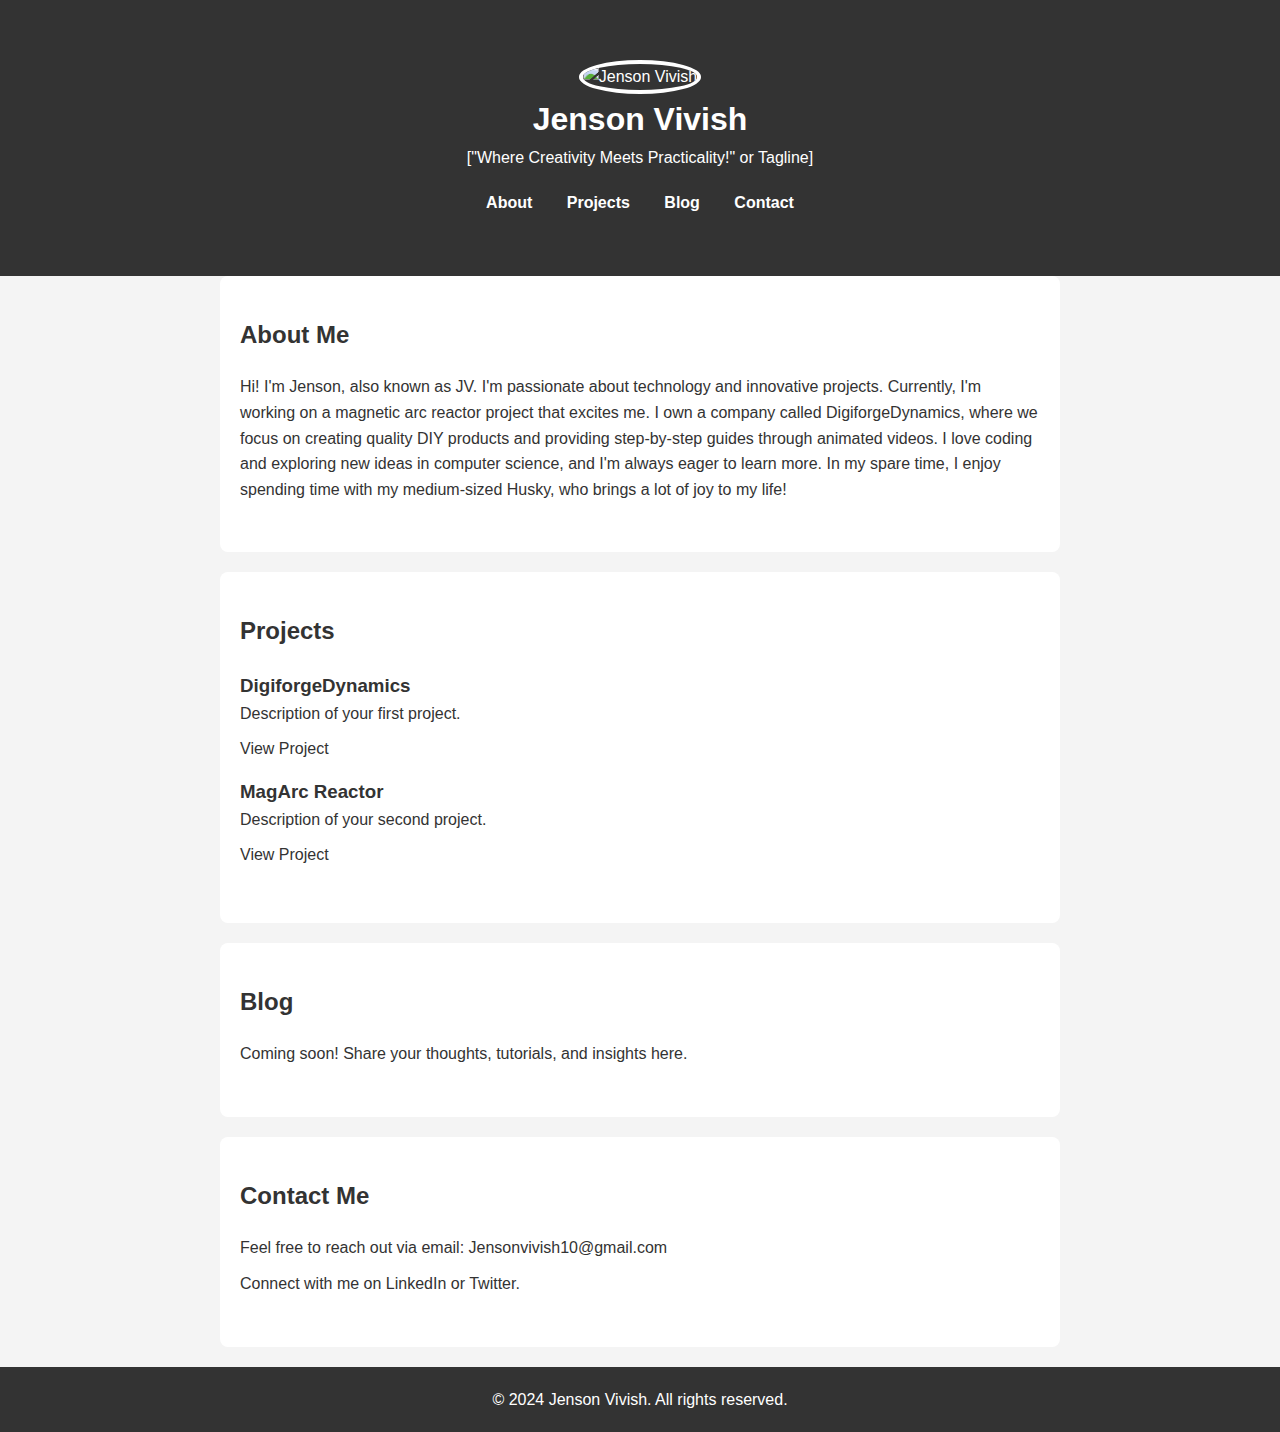
==== index.html @ 8c512edb "Update index.html" ====
<!DOCTYPE html>
<html lang="en">
<head>
    <meta charset="UTF-8">
    <meta name="viewport" content="width=device-width, initial-scale=1.0">
    <title>Jenson Vivish - Creative Director</title>
    <meta name="description" content="Official website of Jenson Vivish, a Developer. Explore my projects, blog, and contact information.">
    
    <meta property="of: title" content="Jenson Vivish - "Where Creativity Meets Practicality!">
    <meta property="of: description" content=" Official website of Jenson Vivish, a ["Where Creativity Meets Practicality!"]. Explore my projects, blog, and contact information.">
    <meta property="og:image" content="URL_to_your_profile_image">
    <meta property="og:url" content="https://JensonVivish.github.io">
    <meta property="og:type" content="website">
    
    <meta name="twitter:card" content="summary_large_image">
    <meta name="twitter:title" content="Jenson Vivish - ["Where Creativity Meets Practicality!"]">
    <meta name="twitter:description" content="Official website of Jenson Vivish, a ["Where Creativity Meets Practicality!"]. Explore my projects, blog, and contact information.">
    <meta name="twitter:image" content="URL_to_your_profile_image">
    
    <script type="application/ld+json">
    {
      "@context": "https://schema.org",
      "@type": "Person",
      "name": "Jenson Vivish",
      "url": "https://jensonvivish.github.io",
      "sameAs": [
        "https://www.linkedin.com/in/yourprofile",
        "https://twitter.com/yourprofile",
        "https://github.com/yourusername"
      ],
      "jobTitle": ""Where Creativity Meets Practicality!" Title",
      "image": "URL_to_your_profile_image",
      "description": "Brief description about yourself."
    }
    </script>
    
    <link rel="stylesheet" href="styles.css">
</head>
<body>
    <header>
        <img src="logo.png" alt="Jenson Vivish" class="profile-pic">
        <h1>Jenson Vivish</h1>
        <p>["Where Creativity Meets Practicality!" or Tagline]</p>
        <nav>
            <ul>
                <li><a href="#about">About</a></li>
                <li><a href="#projects">Projects</a></li>
                <li><a href="#blog">Blog</a></li>
                <li><a href="#contact">Contact</a></li>
            </ul>
        </nav>
    </header>
    
    <section id="about">
        <h2>About Me</h2>
        <p>Hi! I'm Jenson, also known as JV. I'm passionate about technology and innovative projects.
            Currently, I'm working on a magnetic arc reactor project that excites me.
            I own a company called DigiforgeDynamics, where we focus on creating quality DIY products and providing step-by-step guides through animated videos.
            I love coding and exploring new ideas in computer science, and I'm always eager to learn more.
            In my spare time, I enjoy spending time with my medium-sized Husky, who brings a lot of joy to my life!

</p>
    </section>
    
    <section id="projects">
        <h2>Projects</h2>
        <ul>
            <li>
                <h3>DigiforgeDynamics</h3>
                <p>Description of your first project.</p>
                <a href="link_to_project">View Project</a>
            </li>
            <li>
                <h3>MagArc Reactor</h3>
                <p>Description of your second project.</p>
                <a href="link_to_project">View Project</a>
            </li>
        </ul>
    </section>
    
    <section id="blog">
        <h2>Blog</h2>
        <p>Coming soon! Share your thoughts, tutorials, and insights here.</p>
    </section>
    
    <section id="contact">
        <h2>Contact Me</h2>
        <p>Feel free to reach out via email: <a href="mailto:Jensonvivish10@gmail.com">Jensonvivish10@gmail.com</a></p>
        <p>Connect with me on <a href="https://www.linkedin.com/in/jenson-vivish-675400332/">LinkedIn</a> or <a href="https://x.com/VivishJens37707">Twitter</a>.</p>
    </section>
    
    <footer>
        <p>&copy; 2024 Jenson Vivish. All rights reserved.</p>
    </footer>
</body>
</html>
---- styles.css ----
body, h1, h2, h3, p, ul, li, a {
    margin: 0;
    padding: 0;
    text-decoration: none;
    list-style: none;
    color: inherit;
}

body {
    font-family: Arial, sans-serif;
    line-height: 1.6;
    background-color: #f4f4f4;
    color: #333;
}

header {
    background-color: #333;
    color: #fff;
    padding: 60px 20px;
    text-align: center;
}

.profile-pic {
    width: 150px;
    height: 150px;
    border-radius: 50%;
    object-fit: cover;
    border: 4px solid #fff;
}

nav ul {
    margin-top: 20px;
}

nav ul li {
    display: inline-block;
    margin: 0 15px;
}

nav ul li a {
    color: #fff;
    font-weight: bold;
    transition: color 0.3s;
}

nav ul li a:hover {
    color: #61dafb;
}

section {
    padding: 40px 20px;
    max-width: 800px;
    margin: auto;
    background-color: #fff;
    margin-bottom: 20px;
    border-radius: 8px;
}

section h2 {
    margin-bottom: 20px;
    color: #333;
}

section p {
    margin-bottom: 10px;
}

section ul li {
    margin-bottom: 15px;
}

footer {
    background-color: #333;
    color: #fff;
    text-align: center;
    padding: 20px;
}
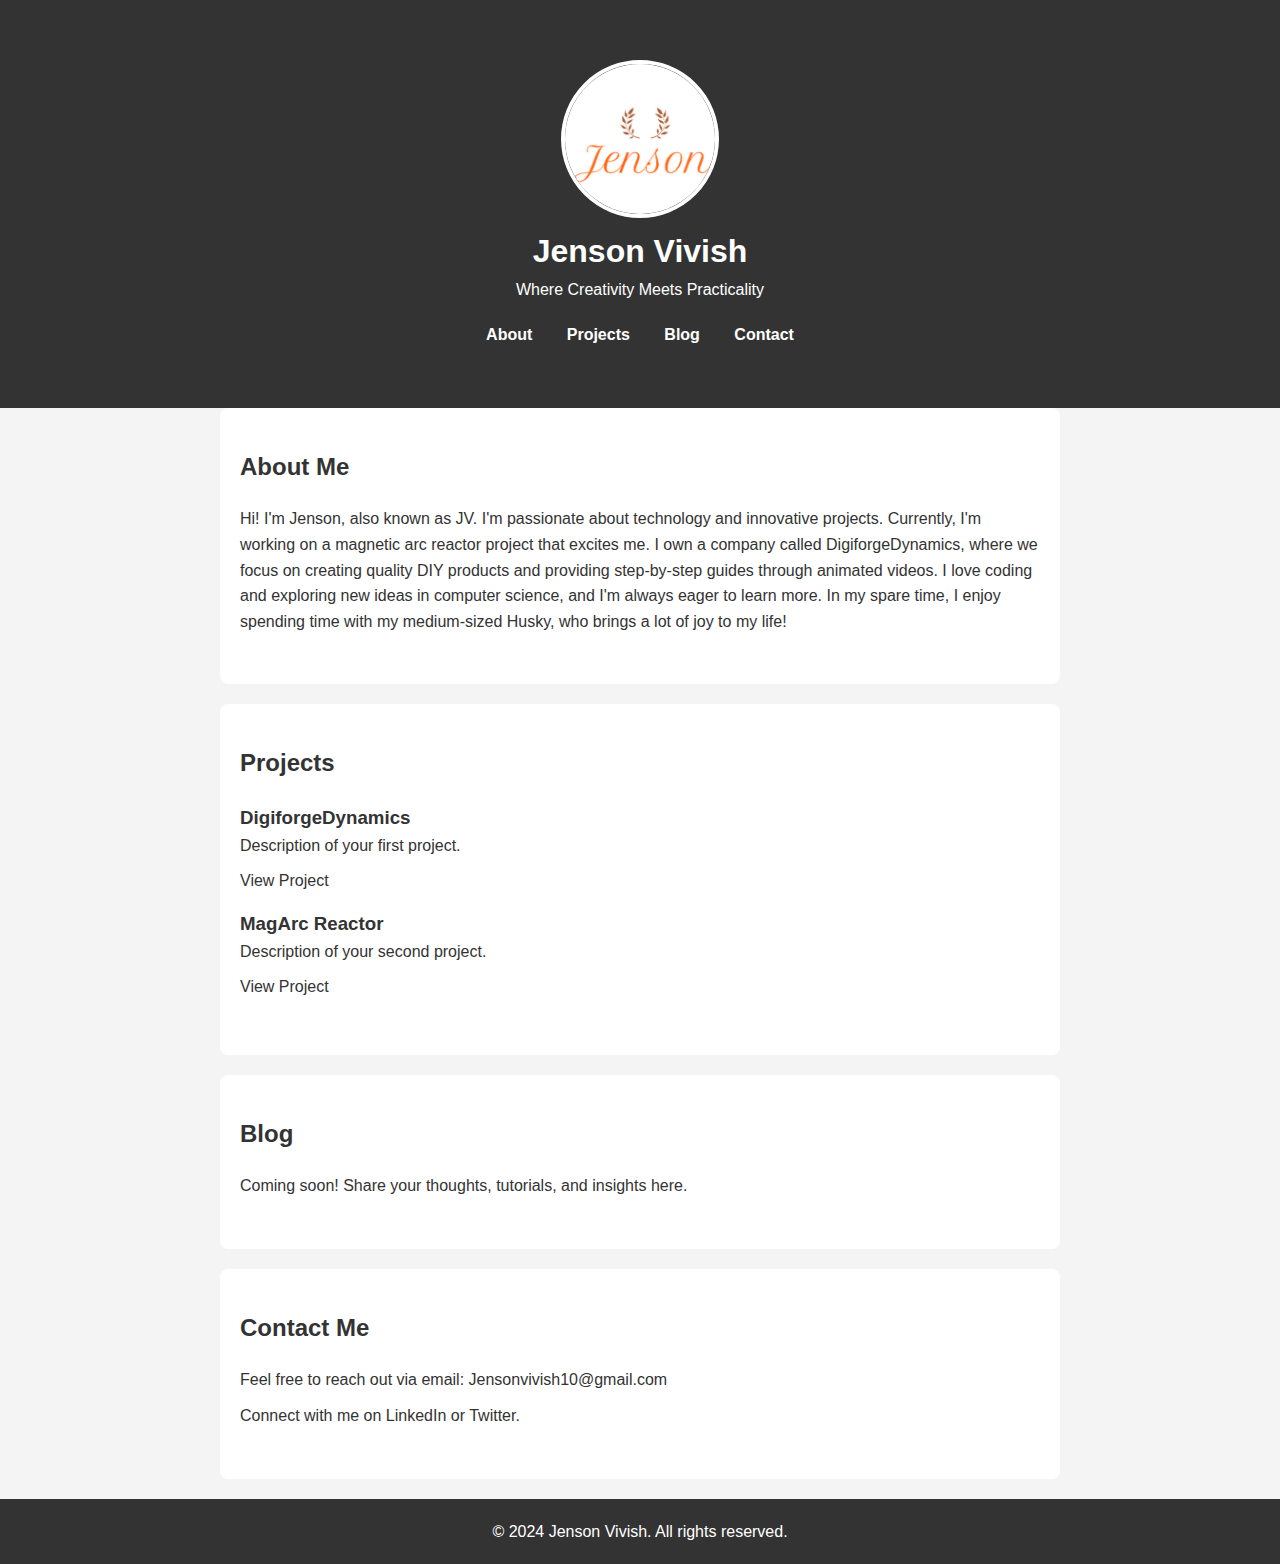
==== commit 7a247bfa: "Update index.html" ====
--- a/index.html
+++ b/index.html
@@ -40,7 +40,7 @@
     <header>
         <img src="logo.png" alt="Jenson Vivish" class="profile-pic">
         <h1>Jenson Vivish</h1>
-        <p>["Where Creativity Meets Practicality!" or Tagline]</p>
+        <p>Where Creativity Meets Practicality</p>
         <nav>
             <ul>
                 <li><a href="#about">About</a></li>
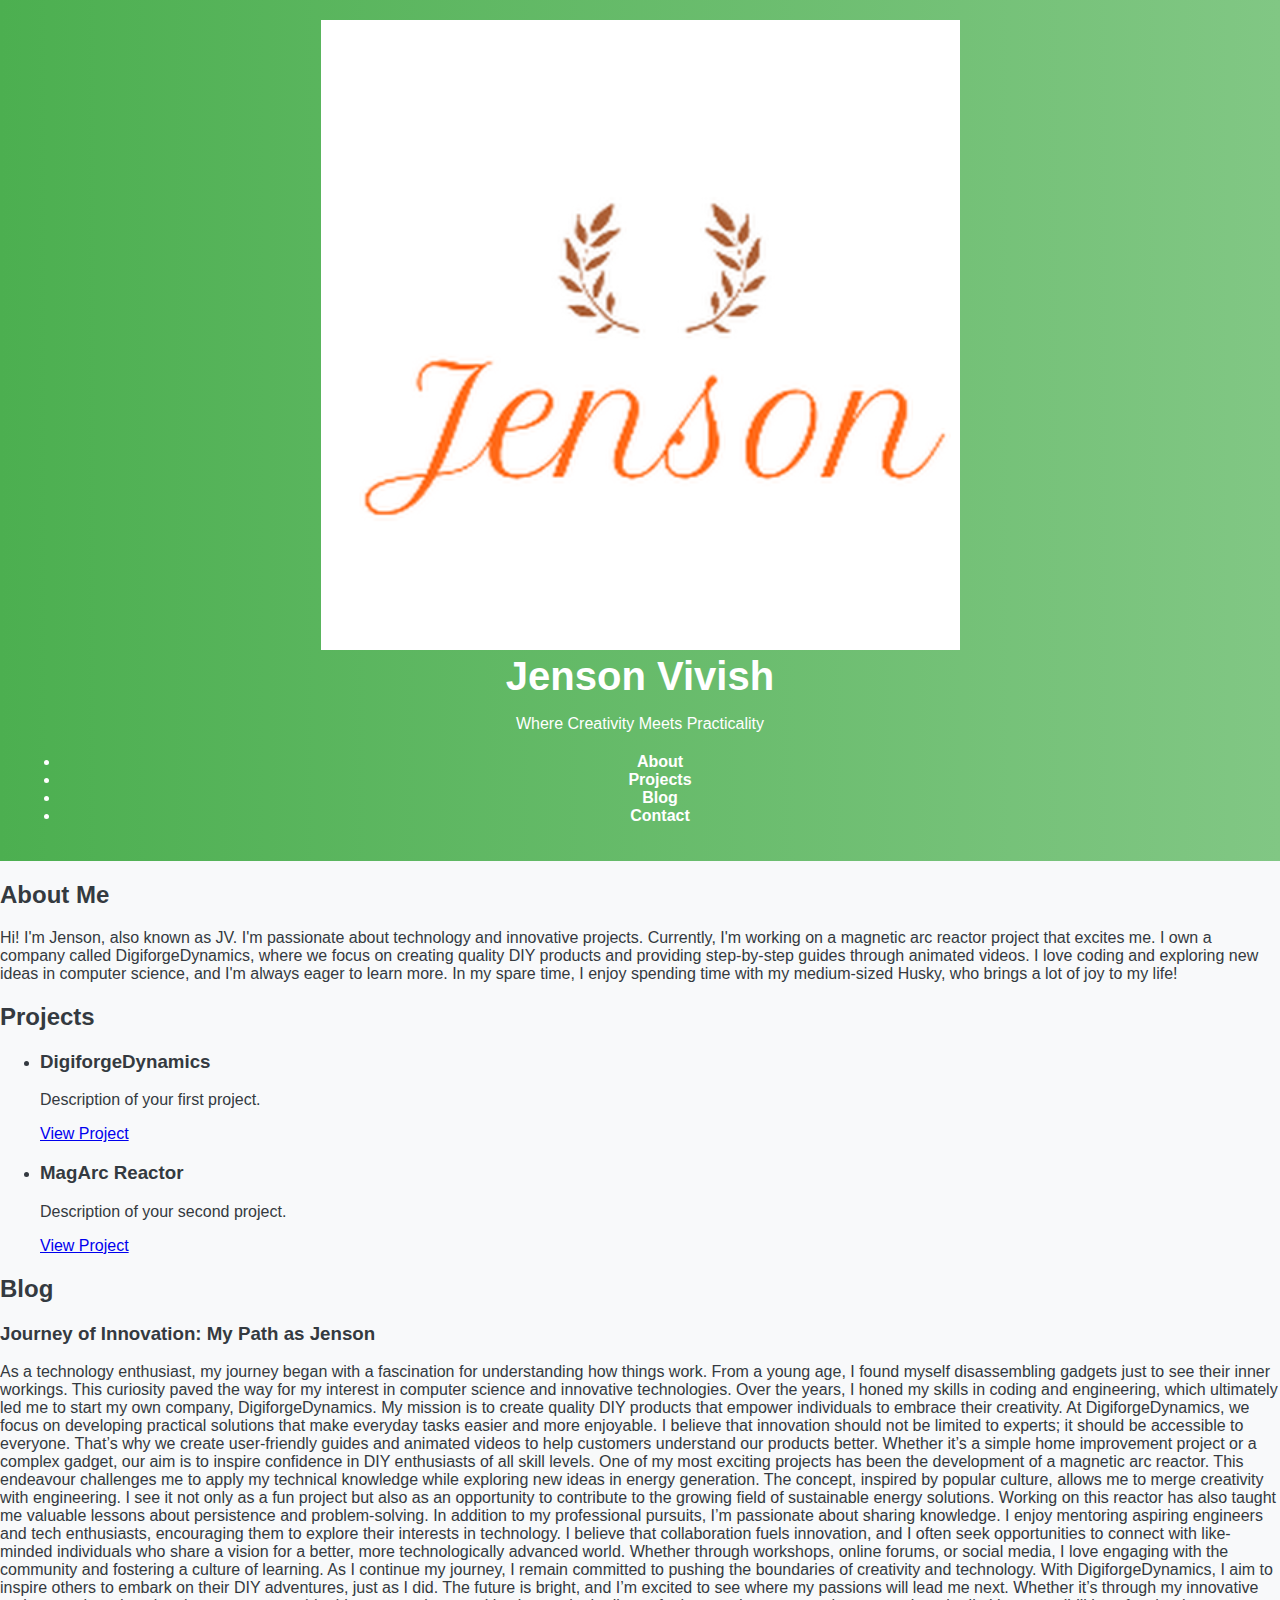
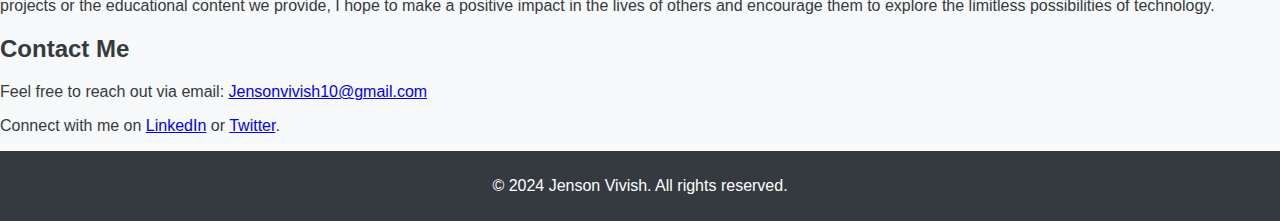
==== commit 81527fad: "Update index.html" ====
--- a/index.html
+++ b/index.html
@@ -80,7 +80,20 @@
     
     <section id="blog">
         <h2>Blog</h2>
-        <p>Coming soon! Share your thoughts, tutorials, and insights here.</p>
+
+         <h3>Journey of Innovation: My Path as Jenson</h3>
+        
+        <p>As a technology enthusiast, my journey began with a fascination for understanding how things work. From a young age, I found myself disassembling gadgets just to see their inner workings. This curiosity paved the way for my interest in computer science and innovative technologies. Over the years, I honed my skills in coding and engineering, which ultimately led me to start my own company, DigiforgeDynamics. My mission is to create quality DIY products that empower individuals to embrace their creativity.
+
+At DigiforgeDynamics, we focus on developing practical solutions that make everyday tasks easier and more enjoyable. I believe that innovation should not be limited to experts; it should be accessible to everyone. That’s why we create user-friendly guides and animated videos to help customers understand our products better. Whether it’s a simple home improvement project or a complex gadget, our aim is to inspire confidence in DIY enthusiasts of all skill levels.
+
+One of my most exciting projects has been the development of a magnetic arc reactor. This endeavour challenges me to apply my technical knowledge while exploring new ideas in energy generation. The concept, inspired by popular culture, allows me to merge creativity with engineering. I see it not only as a fun project but also as an opportunity to contribute to the growing field of sustainable energy solutions. Working on this reactor has also taught me valuable lessons about persistence and problem-solving.
+
+In addition to my professional pursuits, I’m passionate about sharing knowledge. I enjoy mentoring aspiring engineers and tech enthusiasts, encouraging them to explore their interests in technology. I believe that collaboration fuels innovation, and I often seek opportunities to connect with like-minded individuals who share a vision for a better, more technologically advanced world. Whether through workshops, online forums, or social media, I love engaging with the community and fostering a culture of learning.
+
+As I continue my journey, I remain committed to pushing the boundaries of creativity and technology. With DigiforgeDynamics, I aim to inspire others to embark on their DIY adventures, just as I did. The future is bright, and I’m excited to see where my passions will lead me next. Whether it’s through my innovative projects or the educational content we provide, I hope to make a positive impact in the lives of others and encourage them to explore the limitless possibilities of technology.
+
+</p>
     </section>
     
     <section id="contact">
--- a/styles.css
+++ b/styles.css
@@ -1,77 +1,112 @@
-body, h1, h2, h3, p, ul, li, a {
+
+body {
+    font-family: 'Arial', sans-serif;
     margin: 0;
     padding: 0;
-    text-decoration: none;
-    list-style: none;
-    color: inherit;
-}
-
-body {
-    font-family: Arial, sans-serif;
-    line-height: 1.6;
-    background-color: #f4f4f4;
-    color: #333;
+    background-color: #f8f9fa;
+    color: #343a40;
 }
 
 header {
-    background-color: #333;
-    color: #fff;
-    padding: 60px 20px;
+    background: linear-gradient(to right, #4caf50, #81c784);
+    padding: 20px;
     text-align: center;
+    color: white;
 }
 
-.profile-pic {
-    width: 150px;
-    height: 150px;
-    border-radius: 50%;
-    object-fit: cover;
-    border: 4px solid #fff;
+h1 {
+    margin: 0;
+    font-size: 2.5em;
+    transition: transform 0.3s ease;
 }
 
-nav ul {
+h1:hover {
+    transform: scale(1.05);
+}
+
+nav {
     margin-top: 20px;
 }
 
-nav ul li {
-    display: inline-block;
+nav a {
     margin: 0 15px;
+    color: white;
+    text-decoration: none;
+    font-weight: bold;
+    transition: color 0.3s ease;
 }
 
-nav ul li a {
-    color: #fff;
-    font-weight: bold;
-    transition: color 0.3s;
+nav a:hover {
+    color: #ffeb3b;
 }
 
-nav ul li a:hover {
-    color: #61dafb;
+
+.container {
+    max-width: 1200px;
+    margin: auto;
+    padding: 20px;
 }
 
-section {
-    padding: 40px 20px;
-    max-width: 800px;
-    margin: auto;
-    background-color: #fff;
+.card {
+    background: white;
+    border-radius: 10px;
+    box-shadow: 0 4px 10px rgba(0, 0, 0, 0.1);
+    transition: transform 0.3s ease, box-shadow 0.3s ease;
     margin-bottom: 20px;
-    border-radius: 8px;
 }
 
-section h2 {
-    margin-bottom: 20px;
-    color: #333;
+.card:hover {
+    transform: translateY(-5px);
+    box-shadow: 0 8px 20px rgba(0, 0, 0, 0.2);
 }
 
-section p {
-    margin-bottom: 10px;
+.card img {
+    border-radius: 10px 10px 0 0;
+    width: 100%;
 }
 
-section ul li {
-    margin-bottom: 15px;
+.card h2 {
+    margin: 0;
+    padding: 10px;
 }
 
+.card p {
+    padding: 0 10px 10px;
+}
+
+
+.button {
+    display: inline-block;
+    background-color: #007bff;
+    color: white;
+    padding: 10px 20px;
+    border-radius: 5px;
+    text-decoration: none;
+    transition: background-color 0.3s ease, transform 0.3s ease;
+}
+
+.button:hover {
+    background-color: #0056b3;
+    transform: scale(1.05);
+}
+
+
 footer {
-    background-color: #333;
-    color: #fff;
+    background-color: #343a40;
+    color: white;
     text-align: center;
-    padding: 20px;
+    padding: 10px 0;
 }
+
+
+@media (max-width: 768px) {
+    h1 {
+        font-size: 2em;
+    }
+    .container {
+        padding: 10px;
+    }
+    nav a {
+        margin: 0 10px;
+    }
+}
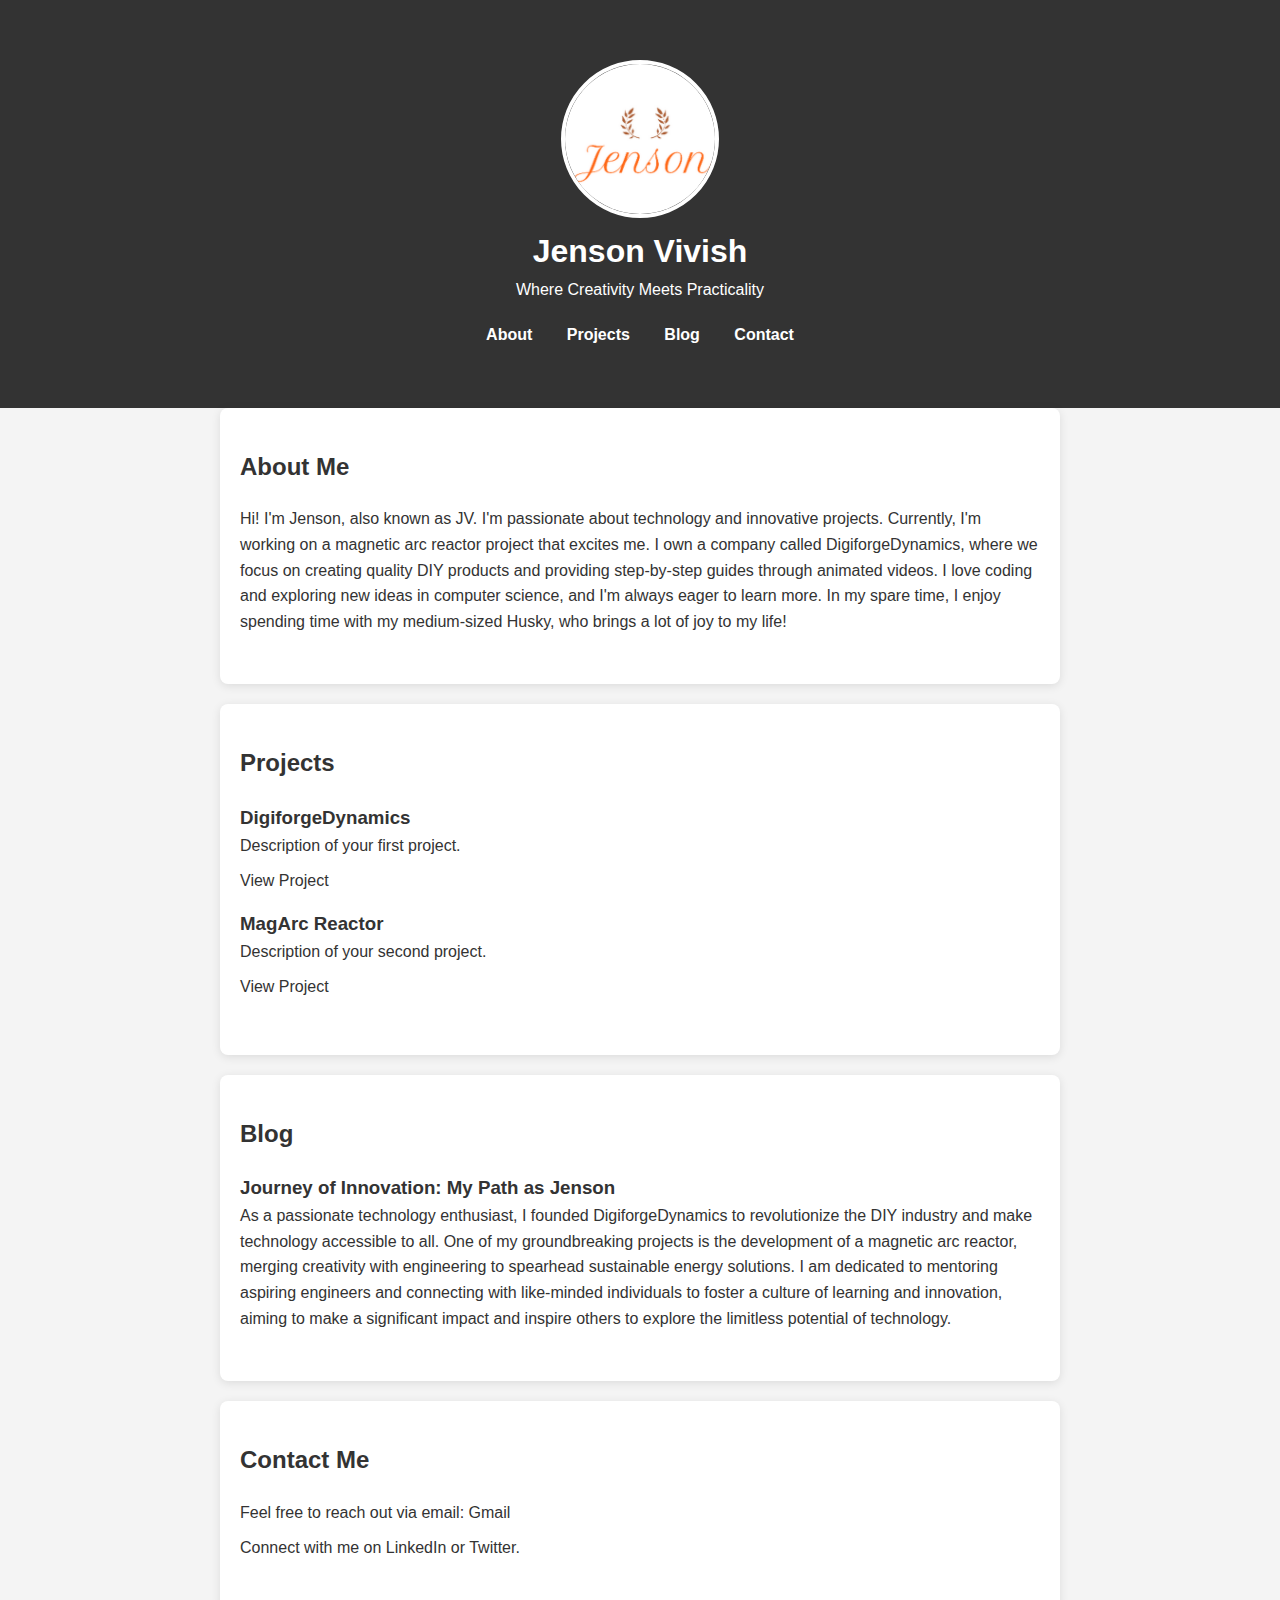
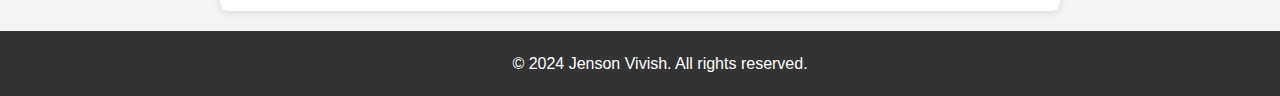
==== commit 922fd318: "Update index.html" ====
--- a/index.html
+++ b/index.html
@@ -83,22 +83,13 @@
 
          <h3>Journey of Innovation: My Path as Jenson</h3>
         
-        <p>As a technology enthusiast, my journey began with a fascination for understanding how things work. From a young age, I found myself disassembling gadgets just to see their inner workings. This curiosity paved the way for my interest in computer science and innovative technologies. Over the years, I honed my skills in coding and engineering, which ultimately led me to start my own company, DigiforgeDynamics. My mission is to create quality DIY products that empower individuals to embrace their creativity.
-
-At DigiforgeDynamics, we focus on developing practical solutions that make everyday tasks easier and more enjoyable. I believe that innovation should not be limited to experts; it should be accessible to everyone. That’s why we create user-friendly guides and animated videos to help customers understand our products better. Whether it’s a simple home improvement project or a complex gadget, our aim is to inspire confidence in DIY enthusiasts of all skill levels.
-
-One of my most exciting projects has been the development of a magnetic arc reactor. This endeavour challenges me to apply my technical knowledge while exploring new ideas in energy generation. The concept, inspired by popular culture, allows me to merge creativity with engineering. I see it not only as a fun project but also as an opportunity to contribute to the growing field of sustainable energy solutions. Working on this reactor has also taught me valuable lessons about persistence and problem-solving.
-
-In addition to my professional pursuits, I’m passionate about sharing knowledge. I enjoy mentoring aspiring engineers and tech enthusiasts, encouraging them to explore their interests in technology. I believe that collaboration fuels innovation, and I often seek opportunities to connect with like-minded individuals who share a vision for a better, more technologically advanced world. Whether through workshops, online forums, or social media, I love engaging with the community and fostering a culture of learning.
-
-As I continue my journey, I remain committed to pushing the boundaries of creativity and technology. With DigiforgeDynamics, I aim to inspire others to embark on their DIY adventures, just as I did. The future is bright, and I’m excited to see where my passions will lead me next. Whether it’s through my innovative projects or the educational content we provide, I hope to make a positive impact in the lives of others and encourage them to explore the limitless possibilities of technology.
-
+        <p>As a passionate technology enthusiast, I founded DigiforgeDynamics to revolutionize the DIY industry and make technology accessible to all. One of my groundbreaking projects is the development of a magnetic arc reactor, merging creativity with engineering to spearhead sustainable energy solutions. I am dedicated to mentoring aspiring engineers and connecting with like-minded individuals to foster a culture of learning and innovation, aiming to make a significant impact and inspire others to explore the limitless potential of technology.
 </p>
     </section>
     
     <section id="contact">
         <h2>Contact Me</h2>
-        <p>Feel free to reach out via email: <a href="mailto:Jensonvivish10@gmail.com">Jensonvivish10@gmail.com</a></p>
+        <p>Feel free to reach out via email: <a href="mailto:Jensonvivish10@gmail.com">Gmail</a></p>
         <p>Connect with me on <a href="https://www.linkedin.com/in/jenson-vivish-675400332/">LinkedIn</a> or <a href="https://x.com/VivishJens37707">Twitter</a>.</p>
     </section>
     
--- a/styles.css
+++ b/styles.css
@@ -1,112 +1,86 @@
+body, h1, h2, h3, p, ul, li, a {
+    margin: 0;
+    padding: 0;
+    text-decoration: none;
+    list-style: none;
+    color: inherit;
+}
 
 body {
-    font-family: 'Arial', sans-serif;
-    margin: 0;
-    padding: 0;
-    background-color: #f8f9fa;
-    color: #343a40;
+    font-family: Arial, sans-serif;
+    line-height: 1.6;
+    background-color: #f4f4f4;
+    color: #333;
 }
 
 header {
-    background: linear-gradient(to right, #4caf50, #81c784);
-    padding: 20px;
+    background-color: #333;
+    color: #fff;
+    padding: 60px 20px;
     text-align: center;
-    color: white;
 }
 
-h1 {
-    margin: 0;
-    font-size: 2.5em;
-    transition: transform 0.3s ease;
+.profile-pic {
+    width: 150px;
+    height: 150px;
+    border-radius: 50%;
+    object-fit: cover;
+    border: 4px solid #fff;
+    transition: transform 0.3s;
 }
 
-h1:hover {
+.profile-pic:hover {
     transform: scale(1.05);
 }
 
-nav {
+nav ul {
     margin-top: 20px;
 }
 
-nav a {
+nav ul li {
+    display: inline-block;
     margin: 0 15px;
-    color: white;
-    text-decoration: none;
-    font-weight: bold;
-    transition: color 0.3s ease;
 }
 
-nav a:hover {
-    color: #ffeb3b;
+nav ul li a {
+    color: #fff;
+    font-weight: bold;
+    transition: color 0.3s;
 }
 
-
-.container {
-    max-width: 1200px;
-    margin: auto;
-    padding: 20px;
+nav ul li a:hover {
+    color: #61dafb;
 }
 
-.card {
-    background: white;
-    border-radius: 10px;
-    box-shadow: 0 4px 10px rgba(0, 0, 0, 0.1);
-    transition: transform 0.3s ease, box-shadow 0.3s ease;
+section {
+    padding: 40px 20px;
+    max-width: 800px;
+    margin: auto;
+    background-color: #fff;
     margin-bottom: 20px;
+    border-radius: 8px;
+    box-shadow: 0 2px 10px rgba(0, 0, 0, 0.1);
 }
 
-.card:hover {
-    transform: translateY(-5px);
-    box-shadow: 0 8px 20px rgba(0, 0, 0, 0.2);
+section h2 {
+    margin-bottom: 20px;
+    color: #333;
 }
 
-.card img {
-    border-radius: 10px 10px 0 0;
+section p {
+    margin-bottom: 10px;
+}
+
+section ul li {
+    margin-bottom: 15px;
+}
+
+footer {
+    background-color: #333;
+    color: #fff;
+    text-align: center;
+    padding: 20px;
+    position: relative;
+    bottom: 0;
     width: 100%;
 }
-
-.card h2 {
-    margin: 0;
-    padding: 10px;
-}
-
-.card p {
-    padding: 0 10px 10px;
-}
-
-
-.button {
-    display: inline-block;
-    background-color: #007bff;
-    color: white;
-    padding: 10px 20px;
-    border-radius: 5px;
-    text-decoration: none;
-    transition: background-color 0.3s ease, transform 0.3s ease;
-}
-
-.button:hover {
-    background-color: #0056b3;
-    transform: scale(1.05);
-}
-
-
-footer {
-    background-color: #343a40;
-    color: white;
-    text-align: center;
-    padding: 10px 0;
-}
-
-
-@media (max-width: 768px) {
-    h1 {
-        font-size: 2em;
-    }
-    .container {
-        padding: 10px;
-    }
-    nav a {
-        margin: 0 10px;
-    }
-}
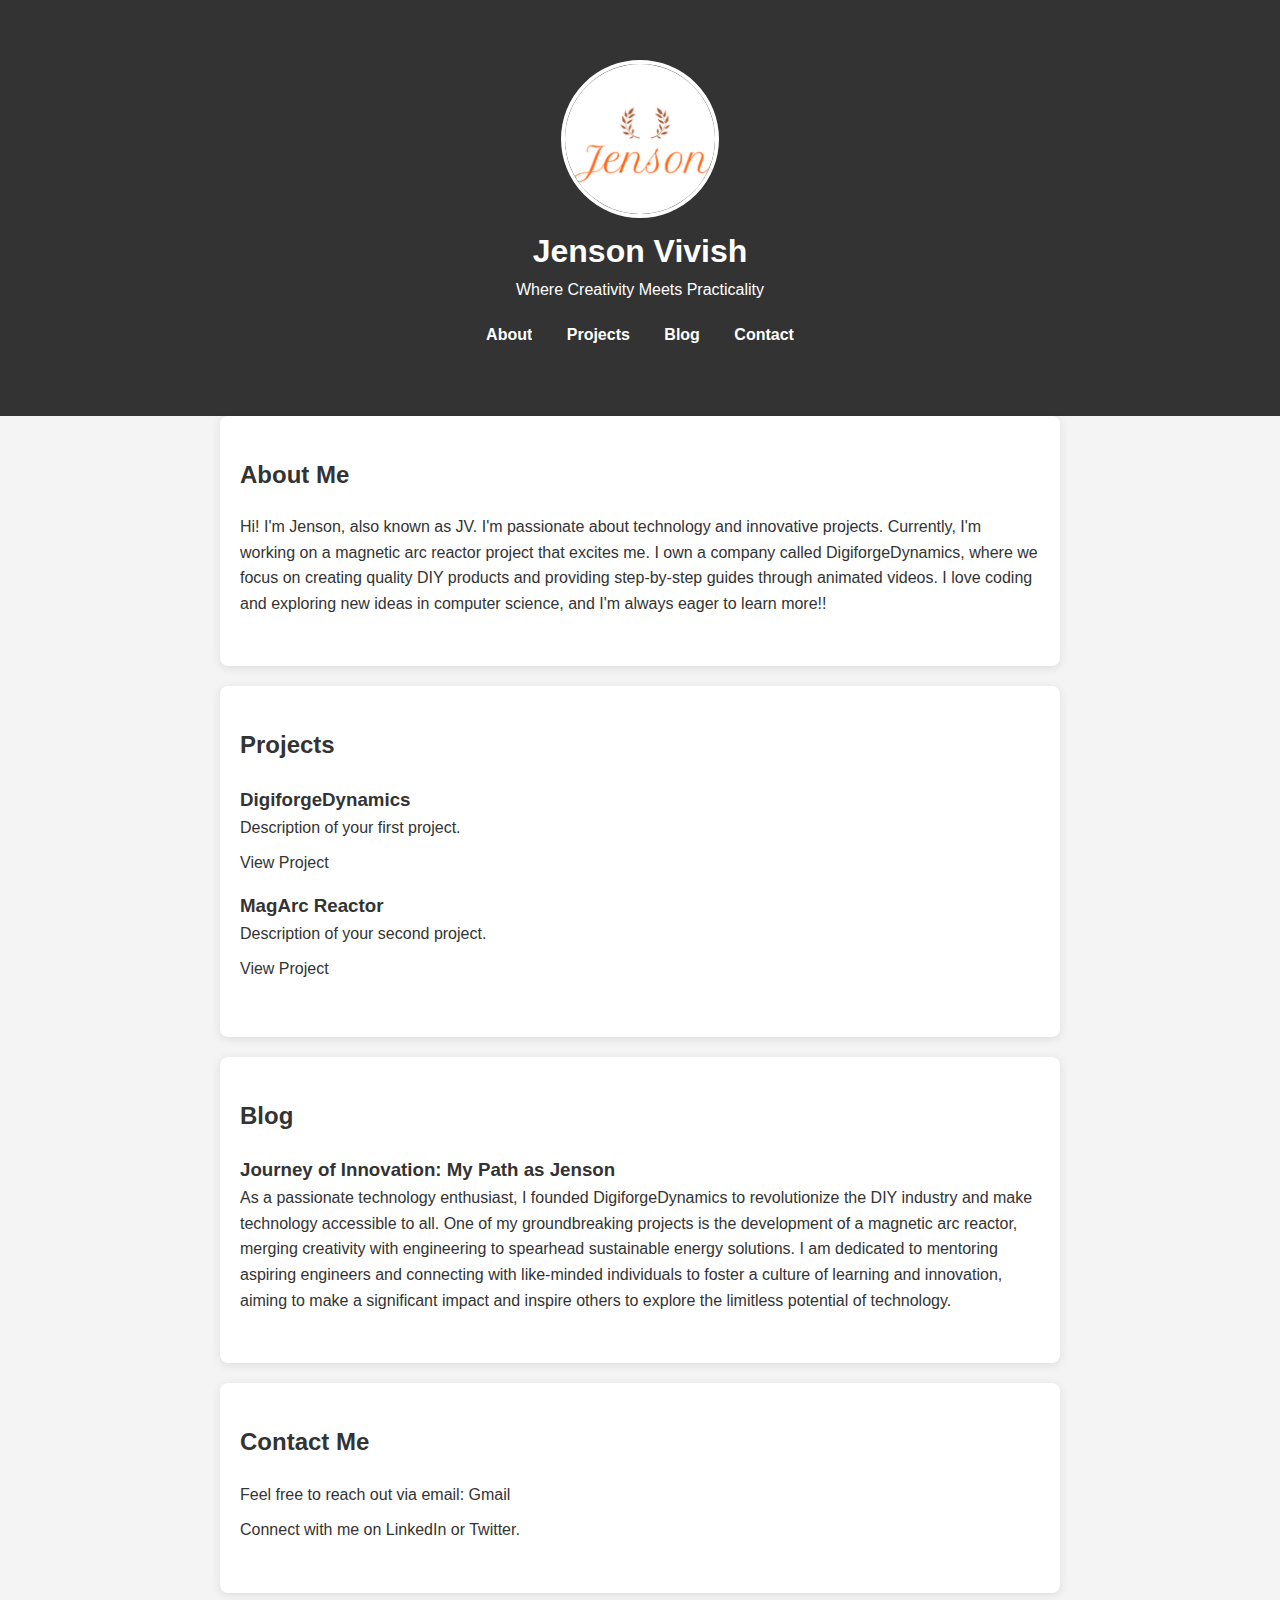
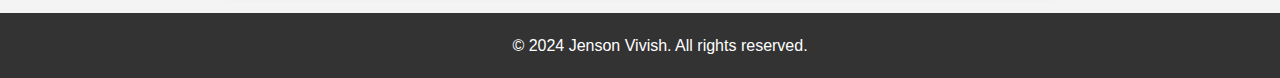
==== commit 342d91fd: "Update index.html" ====
--- a/index.html
+++ b/index.html
@@ -56,8 +56,7 @@
         <p>Hi! I'm Jenson, also known as JV. I'm passionate about technology and innovative projects.
             Currently, I'm working on a magnetic arc reactor project that excites me.
             I own a company called DigiforgeDynamics, where we focus on creating quality DIY products and providing step-by-step guides through animated videos.
-            I love coding and exploring new ideas in computer science, and I'm always eager to learn more.
-            In my spare time, I enjoy spending time with my medium-sized Husky, who brings a lot of joy to my life!
+            I love coding and exploring new ideas in computer science, and I'm always eager to learn more!!
 
 </p>
     </section>
--- a/styles.css
+++ b/styles.css
@@ -4,6 +4,7 @@
     text-decoration: none;
     list-style: none;
     color: inherit;
+    overflow-x: hidden; /* Prevent horizontal scrolling */
 }
 
 body {
@@ -11,6 +12,8 @@
     line-height: 1.6;
     background-color: #f4f4f4;
     color: #333;
+    max-width: 100vw; /* Ensure body does not exceed viewport width */
+    overflow-x: hidden; /* Prevent horizontal scrolling */
 }
 
 header {
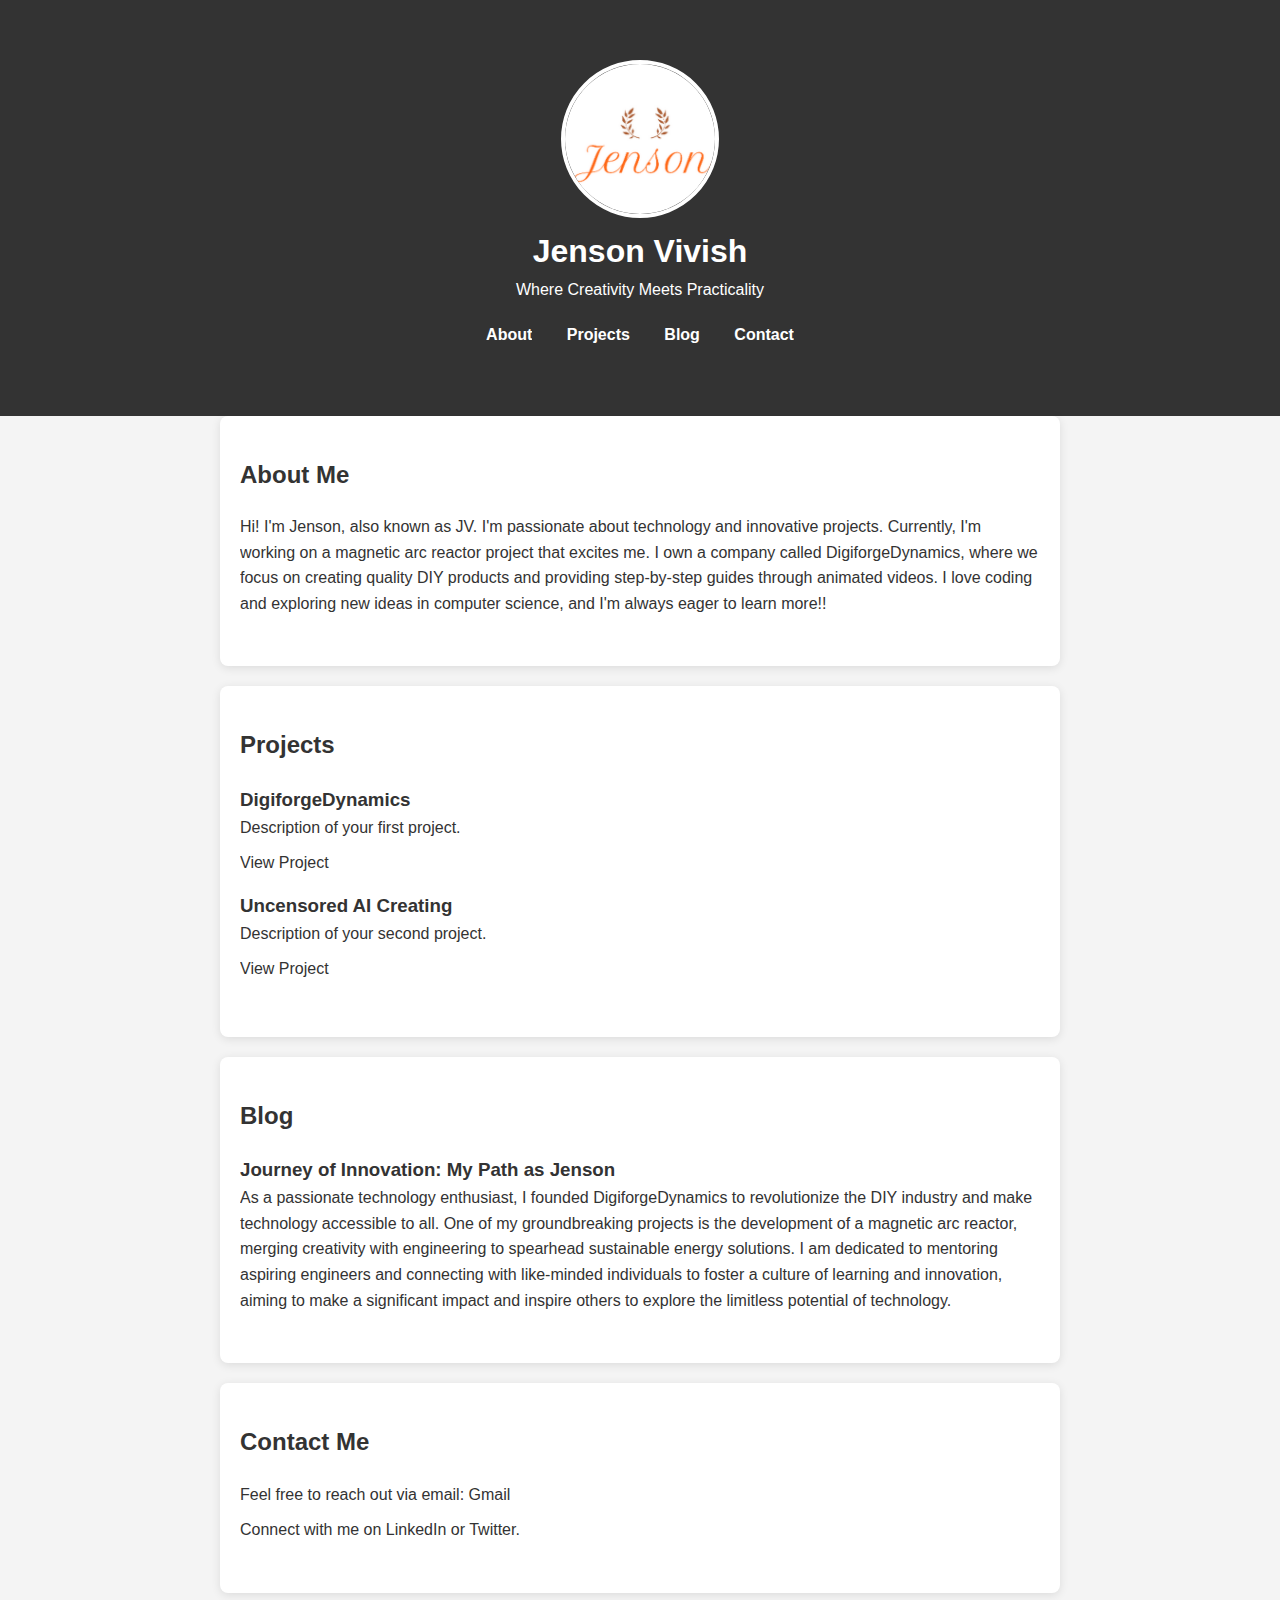
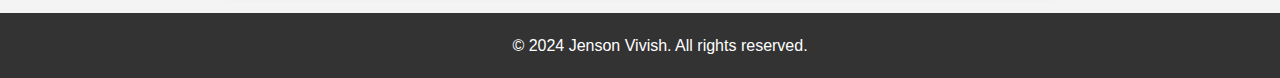
==== commit 558fcd1c: "Update index.html" ====
--- a/index.html
+++ b/index.html
@@ -3,7 +3,7 @@
 <head>
     <meta charset="UTF-8">
     <meta name="viewport" content="width=device-width, initial-scale=1.0">
-    <title>Jenson Vivish - Creative Director</title>
+    <title>Jenson Vivish CEO and Founder of DigiforgeDynamics</title>
     <meta name="description" content="Official website of Jenson Vivish, a Developer. Explore my projects, blog, and contact information.">
     
     <meta property="of: title" content="Jenson Vivish - "Where Creativity Meets Practicality!">
@@ -25,12 +25,11 @@
       "url": "https://jensonvivish.github.io",
       "sameAs": [
         "https://www.linkedin.com/in/yourprofile",
-        "https://twitter.com/yourprofile",
-        "https://github.com/yourusername"
+        "https://github.com/JensonVivish"
       ],
       "jobTitle": ""Where Creativity Meets Practicality!" Title",
       "image": "URL_to_your_profile_image",
-      "description": "Brief description about yourself."
+      "description": "DigiforgeDynamics is a company focused on innovation and technology, possibly in areas like digital transformation, software solutions, or dynamic system design."
     }
     </script>
     
@@ -70,7 +69,7 @@
                 <a href="link_to_project">View Project</a>
             </li>
             <li>
-                <h3>MagArc Reactor</h3>
+                <h3>Uncensored AI Creating</h3>
                 <p>Description of your second project.</p>
                 <a href="link_to_project">View Project</a>
             </li>
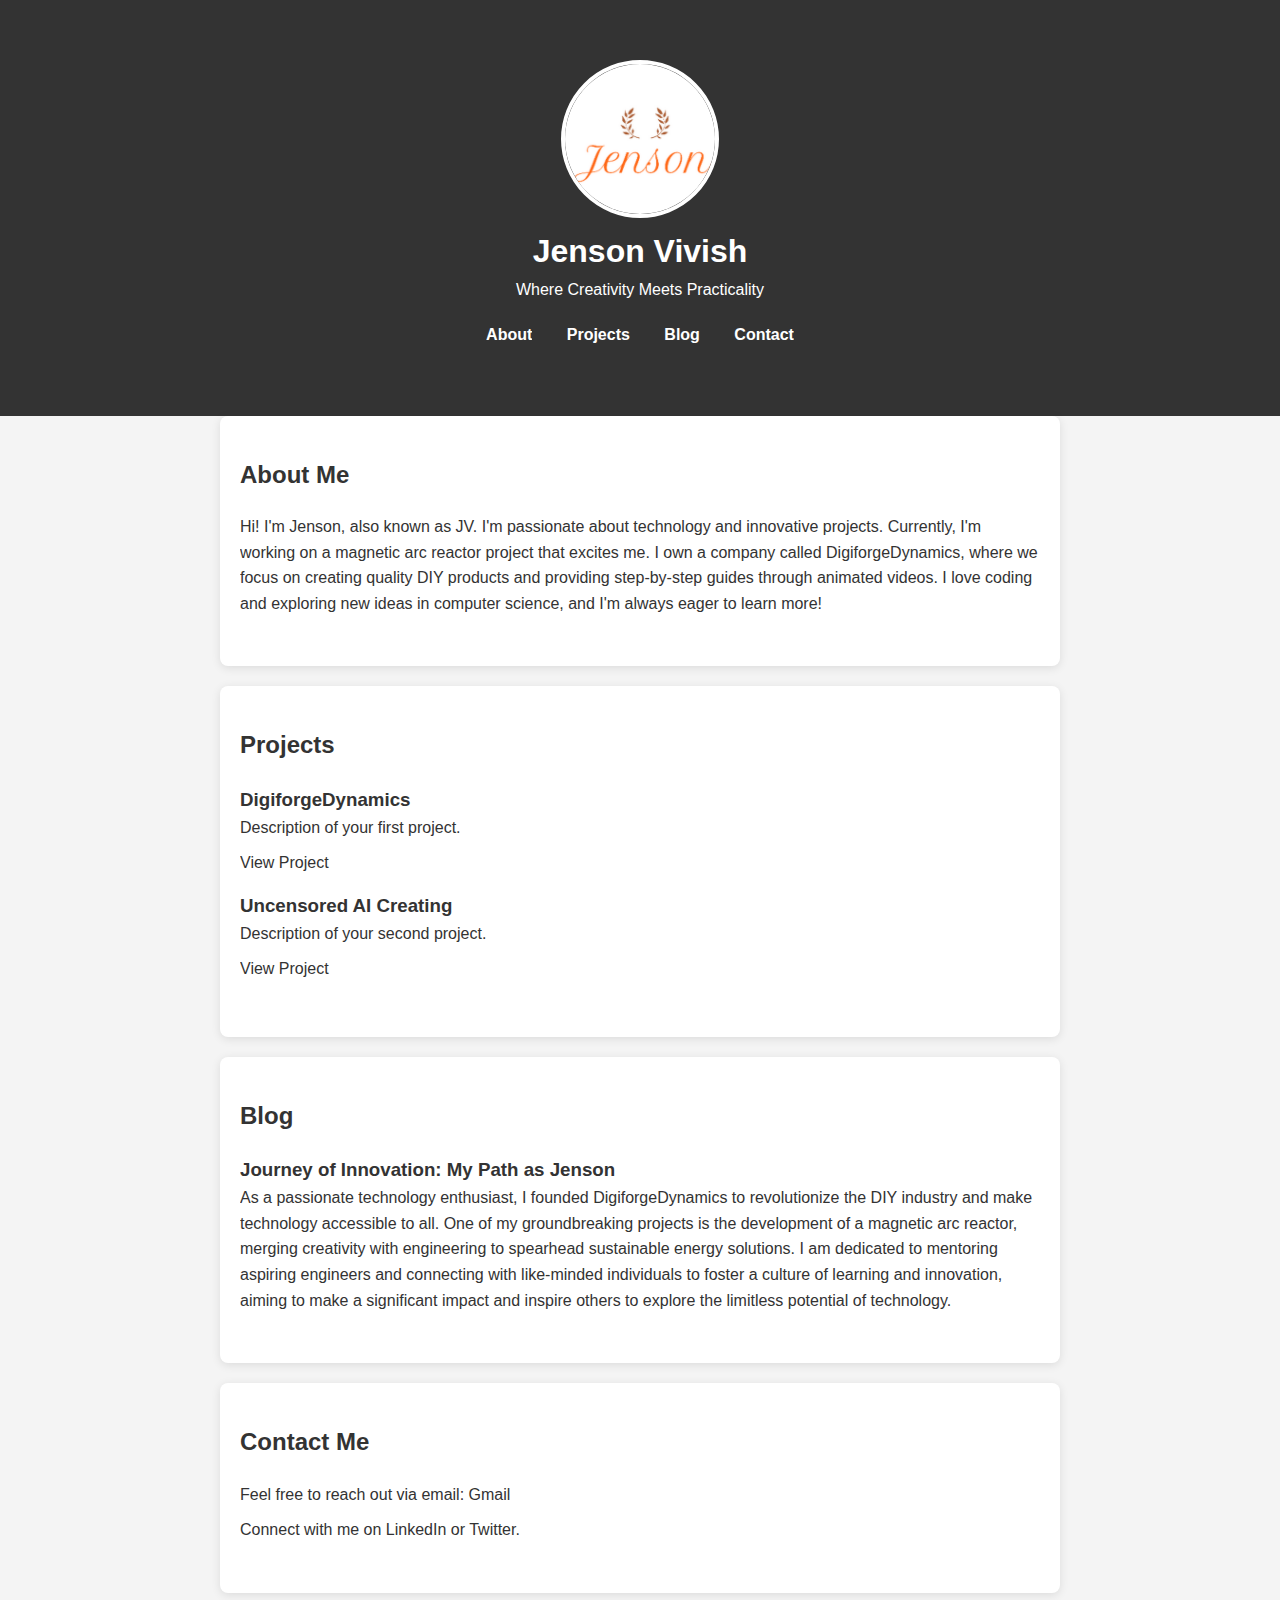
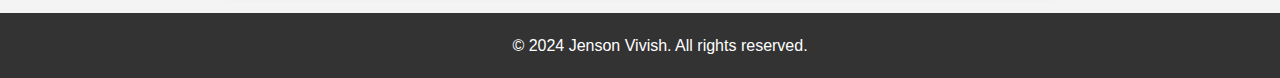
==== commit ff9a6a6d: "Update index.html" ====
--- a/index.html
+++ b/index.html
@@ -3,20 +3,23 @@
 <head>
     <meta charset="UTF-8">
     <meta name="viewport" content="width=device-width, initial-scale=1.0">
-    <title>Jenson Vivish CEO and Founder of DigiforgeDynamics</title>
+    <title>Jenson Vivish - Where Creativity Meets Practicality!</title>
     <meta name="description" content="Official website of Jenson Vivish, a Developer. Explore my projects, blog, and contact information.">
     
-    <meta property="of: title" content="Jenson Vivish - "Where Creativity Meets Practicality!">
-    <meta property="of: description" content=" Official website of Jenson Vivish, a ["Where Creativity Meets Practicality!"]. Explore my projects, blog, and contact information.">
+    <!-- Open Graph Metadata -->
+    <meta property="og:title" content="Jenson Vivish - Where Creativity Meets Practicality!">
+    <meta property="og:description" content="Official website of Jenson Vivish. Explore my projects, blog, and contact information.">
     <meta property="og:image" content="URL_to_your_profile_image">
     <meta property="og:url" content="https://JensonVivish.github.io">
     <meta property="og:type" content="website">
-    
+
+    <!-- Twitter Metadata -->
     <meta name="twitter:card" content="summary_large_image">
-    <meta name="twitter:title" content="Jenson Vivish - ["Where Creativity Meets Practicality!"]">
-    <meta name="twitter:description" content="Official website of Jenson Vivish, a ["Where Creativity Meets Practicality!"]. Explore my projects, blog, and contact information.">
+    <meta name="twitter:title" content="Jenson Vivish - Where Creativity Meets Practicality!">
+    <meta name="twitter:description" content="Official website of Jenson Vivish. Explore my projects, blog, and contact information.">
     <meta name="twitter:image" content="URL_to_your_profile_image">
-    
+
+    <!-- Schema.org Metadata -->
     <script type="application/ld+json">
     {
       "@context": "https://schema.org",
@@ -27,12 +30,12 @@
         "https://www.linkedin.com/in/yourprofile",
         "https://github.com/JensonVivish"
       ],
-      "jobTitle": ""Where Creativity Meets Practicality!" Title",
+      "jobTitle": "CEO and Founder of DigiforgeDynamics",
       "image": "URL_to_your_profile_image",
       "description": "DigiforgeDynamics is a company focused on innovation and technology, possibly in areas like digital transformation, software solutions, or dynamic system design."
     }
     </script>
-    
+
     <link rel="stylesheet" href="styles.css">
 </head>
 <body>
@@ -52,12 +55,12 @@
     
     <section id="about">
         <h2>About Me</h2>
-        <p>Hi! I'm Jenson, also known as JV. I'm passionate about technology and innovative projects.
+        <p>
+            Hi! I'm Jenson, also known as JV. I'm passionate about technology and innovative projects.
             Currently, I'm working on a magnetic arc reactor project that excites me.
             I own a company called DigiforgeDynamics, where we focus on creating quality DIY products and providing step-by-step guides through animated videos.
-            I love coding and exploring new ideas in computer science, and I'm always eager to learn more!!
-
-</p>
+            I love coding and exploring new ideas in computer science, and I'm always eager to learn more!
+        </p>
     </section>
     
     <section id="projects">
@@ -78,17 +81,28 @@
     
     <section id="blog">
         <h2>Blog</h2>
-
-         <h3>Journey of Innovation: My Path as Jenson</h3>
-        
-        <p>As a passionate technology enthusiast, I founded DigiforgeDynamics to revolutionize the DIY industry and make technology accessible to all. One of my groundbreaking projects is the development of a magnetic arc reactor, merging creativity with engineering to spearhead sustainable energy solutions. I am dedicated to mentoring aspiring engineers and connecting with like-minded individuals to foster a culture of learning and innovation, aiming to make a significant impact and inspire others to explore the limitless potential of technology.
-</p>
+        <article>
+            <h3>Journey of Innovation: My Path as Jenson</h3>
+            <p>
+                As a passionate technology enthusiast, I founded DigiforgeDynamics to revolutionize the DIY industry and make technology accessible to all.
+                One of my groundbreaking projects is the development of a magnetic arc reactor, merging creativity with engineering to spearhead sustainable energy solutions.
+                I am dedicated to mentoring aspiring engineers and connecting with like-minded individuals to foster a culture of learning and innovation,
+                aiming to make a significant impact and inspire others to explore the limitless potential of technology.
+            </p>
+        </article>
     </section>
     
     <section id="contact">
         <h2>Contact Me</h2>
-        <p>Feel free to reach out via email: <a href="mailto:Jensonvivish10@gmail.com">Gmail</a></p>
-        <p>Connect with me on <a href="https://www.linkedin.com/in/jenson-vivish-675400332/">LinkedIn</a> or <a href="https://x.com/VivishJens37707">Twitter</a>.</p>
+        <p>
+            Feel free to reach out via email:
+            <a href="mailto:Jensonvivish10@gmail.com">Gmail</a>
+        </p>
+        <p>
+            Connect with me on
+            <a href="https://www.linkedin.com/in/jenson-vivish-675400332/">LinkedIn</a> or
+            <a href="https://x.com/VivishJens37707">Twitter</a>.
+        </p>
     </section>
     
     <footer>
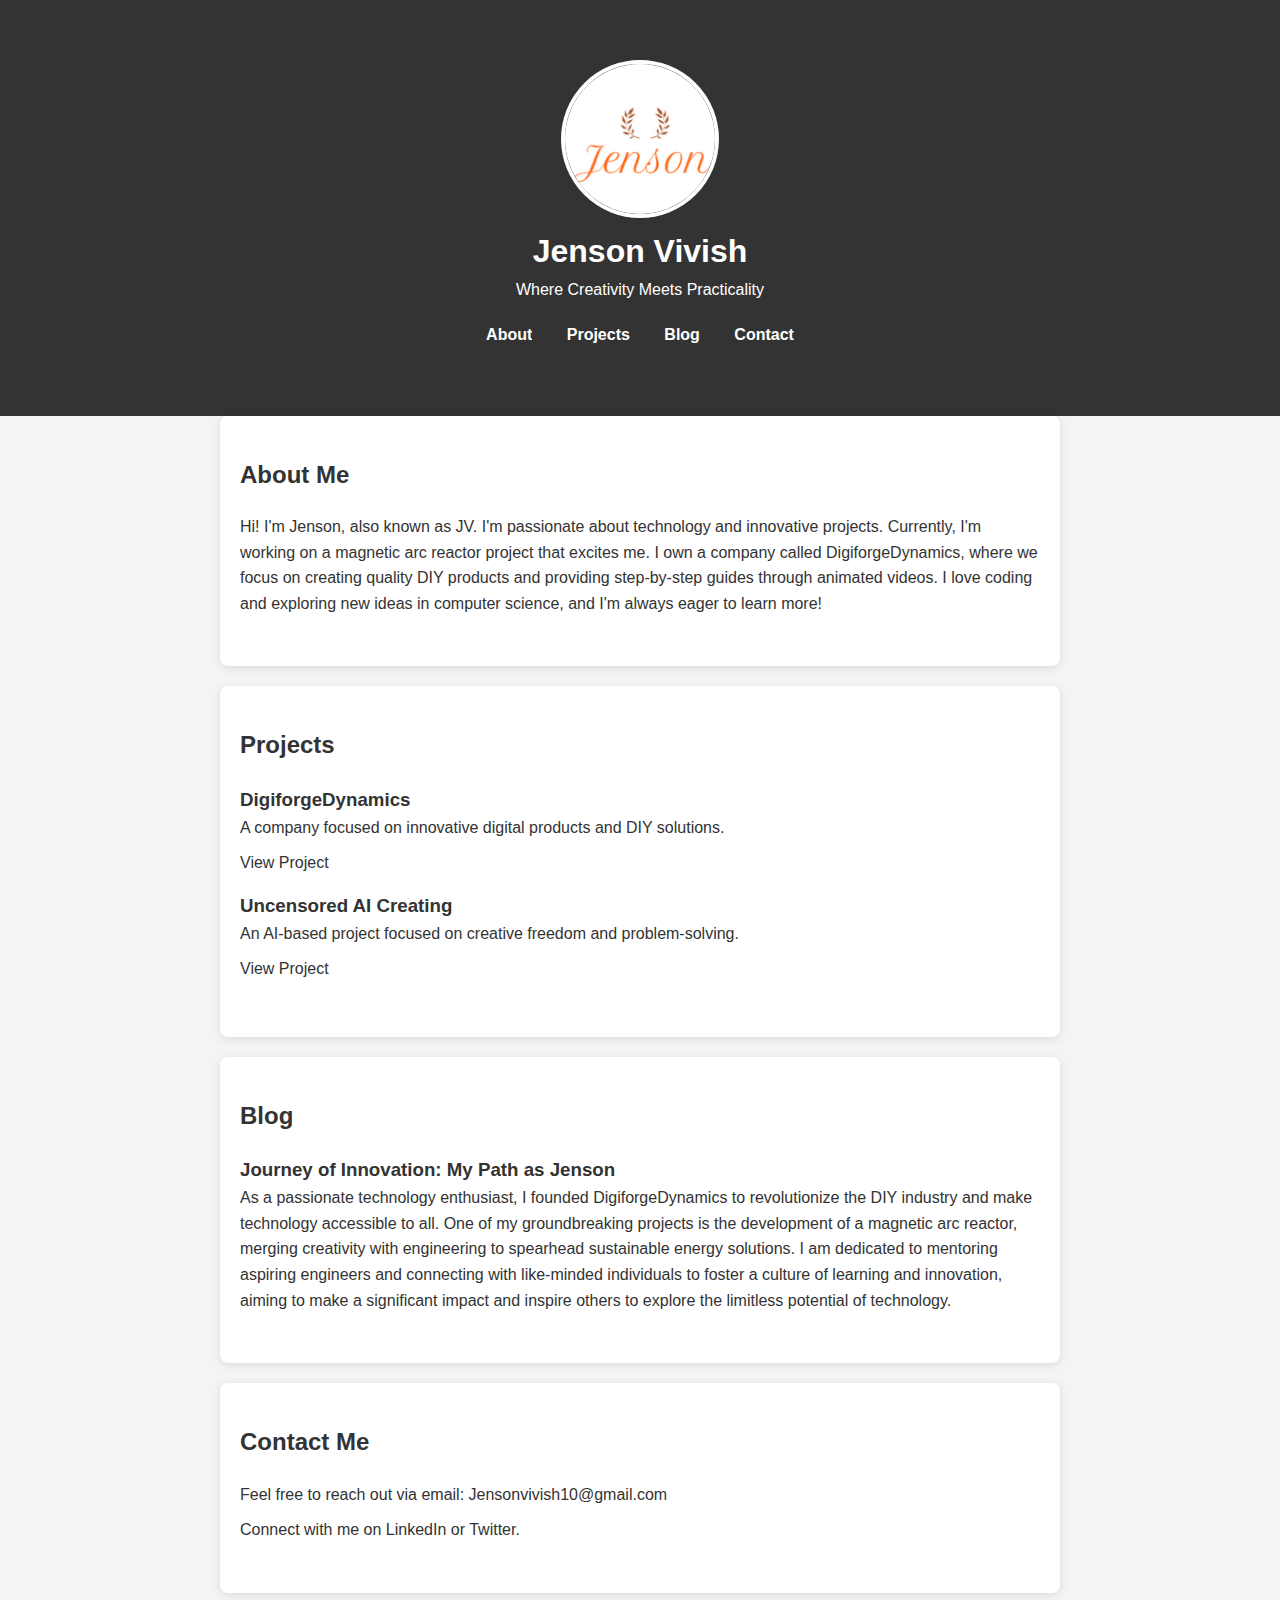
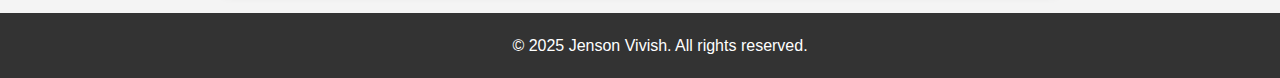
==== commit 459d71bf: "Update index.html" ====
--- a/index.html
+++ b/index.html
@@ -3,44 +3,45 @@
 <head>
     <meta charset="UTF-8">
     <meta name="viewport" content="width=device-width, initial-scale=1.0">
-    <title>Jenson Vivish - Where Creativity Meets Practicality!</title>
-    <meta name="description" content="Official website of Jenson Vivish, a Developer. Explore my projects, blog, and contact information.">
-    
-    <!-- Open Graph Metadata -->
+    <title>Jenson Vivish - CEO and Founder of DigiforgeDynamics</title>
+    <meta name="description" content="Explore the projects and blog of Jenson Vivish, a developer and the CEO of DigiforgeDynamics.">
+
+    <!-- Open Graph Meta Tags -->
     <meta property="og:title" content="Jenson Vivish - Where Creativity Meets Practicality!">
-    <meta property="og:description" content="Official website of Jenson Vivish. Explore my projects, blog, and contact information.">
+    <meta property="og:description" content="Explore the projects and blog of Jenson Vivish, a developer and the CEO of DigiforgeDynamics.">
     <meta property="og:image" content="URL_to_your_profile_image">
-    <meta property="og:url" content="https://JensonVivish.github.io">
+    <meta property="og:url" content="https://jensonvivish.github.io">
     <meta property="og:type" content="website">
 
-    <!-- Twitter Metadata -->
+    <!-- Twitter Meta Tags -->
     <meta name="twitter:card" content="summary_large_image">
     <meta name="twitter:title" content="Jenson Vivish - Where Creativity Meets Practicality!">
-    <meta name="twitter:description" content="Official website of Jenson Vivish. Explore my projects, blog, and contact information.">
+    <meta name="twitter:description" content="Explore the projects and blog of Jenson Vivish, a developer and the CEO of DigiforgeDynamics.">
     <meta name="twitter:image" content="URL_to_your_profile_image">
 
-    <!-- Schema.org Metadata -->
+    <!-- JSON-LD Schema -->
     <script type="application/ld+json">
     {
-      "@context": "https://schema.org",
-      "@type": "Person",
-      "name": "Jenson Vivish",
-      "url": "https://jensonvivish.github.io",
-      "sameAs": [
-        "https://www.linkedin.com/in/yourprofile",
-        "https://github.com/JensonVivish"
-      ],
-      "jobTitle": "CEO and Founder of DigiforgeDynamics",
-      "image": "URL_to_your_profile_image",
-      "description": "DigiforgeDynamics is a company focused on innovation and technology, possibly in areas like digital transformation, software solutions, or dynamic system design."
+        "@context": "https://schema.org",
+        "@type": "Person",
+        "name": "Jenson Vivish",
+        "url": "https://jensonvivish.github.io",
+        "sameAs": [
+            "https://www.linkedin.com/in/jenson-vivish-675400332/",
+            "https://github.com/JensonVivish"
+        ],
+        "jobTitle": "CEO and Founder of DigiforgeDynamics",
+        "image": "URL_to_your_profile_image",
+        "description": "DigiforgeDynamics focuses on innovative DIY products and advanced software solutions."
     }
     </script>
 
     <link rel="stylesheet" href="styles.css">
 </head>
 <body>
+    <!-- Header Section -->
     <header>
-        <img src="logo.png" alt="Jenson Vivish" class="profile-pic">
+        <img src="logo.png" alt="Logo of Jenson Vivish" class="profile-pic">
         <h1>Jenson Vivish</h1>
         <p>Where Creativity Meets Practicality</p>
         <nav>
@@ -52,7 +53,8 @@
             </ul>
         </nav>
     </header>
-    
+
+    <!-- About Section -->
     <section id="about">
         <h2>About Me</h2>
         <p>
@@ -62,51 +64,53 @@
             I love coding and exploring new ideas in computer science, and I'm always eager to learn more!
         </p>
     </section>
-    
+
+    <!-- Projects Section -->
     <section id="projects">
         <h2>Projects</h2>
         <ul>
             <li>
                 <h3>DigiforgeDynamics</h3>
-                <p>Description of your first project.</p>
-                <a href="link_to_project">View Project</a>
+                <p>A company focused on innovative digital products and DIY solutions.</p>
+                <a href="link_to_project" target="_blank" rel="noopener noreferrer">View Project</a>
             </li>
             <li>
                 <h3>Uncensored AI Creating</h3>
-                <p>Description of your second project.</p>
-                <a href="link_to_project">View Project</a>
+                <p>An AI-based project focused on creative freedom and problem-solving.</p>
+                <a href="link_to_project" target="_blank" rel="noopener noreferrer">View Project</a>
             </li>
         </ul>
     </section>
-    
+
+    <!-- Blog Section -->
     <section id="blog">
         <h2>Blog</h2>
-        <article>
-            <h3>Journey of Innovation: My Path as Jenson</h3>
-            <p>
-                As a passionate technology enthusiast, I founded DigiforgeDynamics to revolutionize the DIY industry and make technology accessible to all.
-                One of my groundbreaking projects is the development of a magnetic arc reactor, merging creativity with engineering to spearhead sustainable energy solutions.
-                I am dedicated to mentoring aspiring engineers and connecting with like-minded individuals to foster a culture of learning and innovation,
-                aiming to make a significant impact and inspire others to explore the limitless potential of technology.
-            </p>
-        </article>
+        <h3>Journey of Innovation: My Path as Jenson</h3>
+        <p>
+            As a passionate technology enthusiast, I founded DigiforgeDynamics to revolutionize the DIY industry and make technology accessible to all.
+            One of my groundbreaking projects is the development of a magnetic arc reactor, merging creativity with engineering to spearhead sustainable energy solutions.
+            I am dedicated to mentoring aspiring engineers and connecting with like-minded individuals to foster a culture of learning and innovation,
+            aiming to make a significant impact and inspire others to explore the limitless potential of technology.
+        </p>
     </section>
-    
+
+    <!-- Contact Section -->
     <section id="contact">
         <h2>Contact Me</h2>
         <p>
             Feel free to reach out via email:
-            <a href="mailto:Jensonvivish10@gmail.com">Gmail</a>
+            <a href="mailto:Jensonvivish10@gmail.com">Jensonvivish10@gmail.com</a>
         </p>
         <p>
-            Connect with me on
-            <a href="https://www.linkedin.com/in/jenson-vivish-675400332/">LinkedIn</a> or
-            <a href="https://x.com/VivishJens37707">Twitter</a>.
+            Connect with me on 
+            <a href="https://www.linkedin.com/in/jenson-vivish-675400332/" target="_blank" rel="noopener noreferrer">LinkedIn</a> or 
+            <a href="https://x.com/VivishJens37707" target="_blank" rel="noopener noreferrer">Twitter</a>.
         </p>
     </section>
-    
+
+    <!-- Footer -->
     <footer>
-        <p>&copy; 2024 Jenson Vivish. All rights reserved.</p>
+        <p>&copy; 2025 Jenson Vivish. All rights reserved.</p>
     </footer>
 </body>
 </html>
